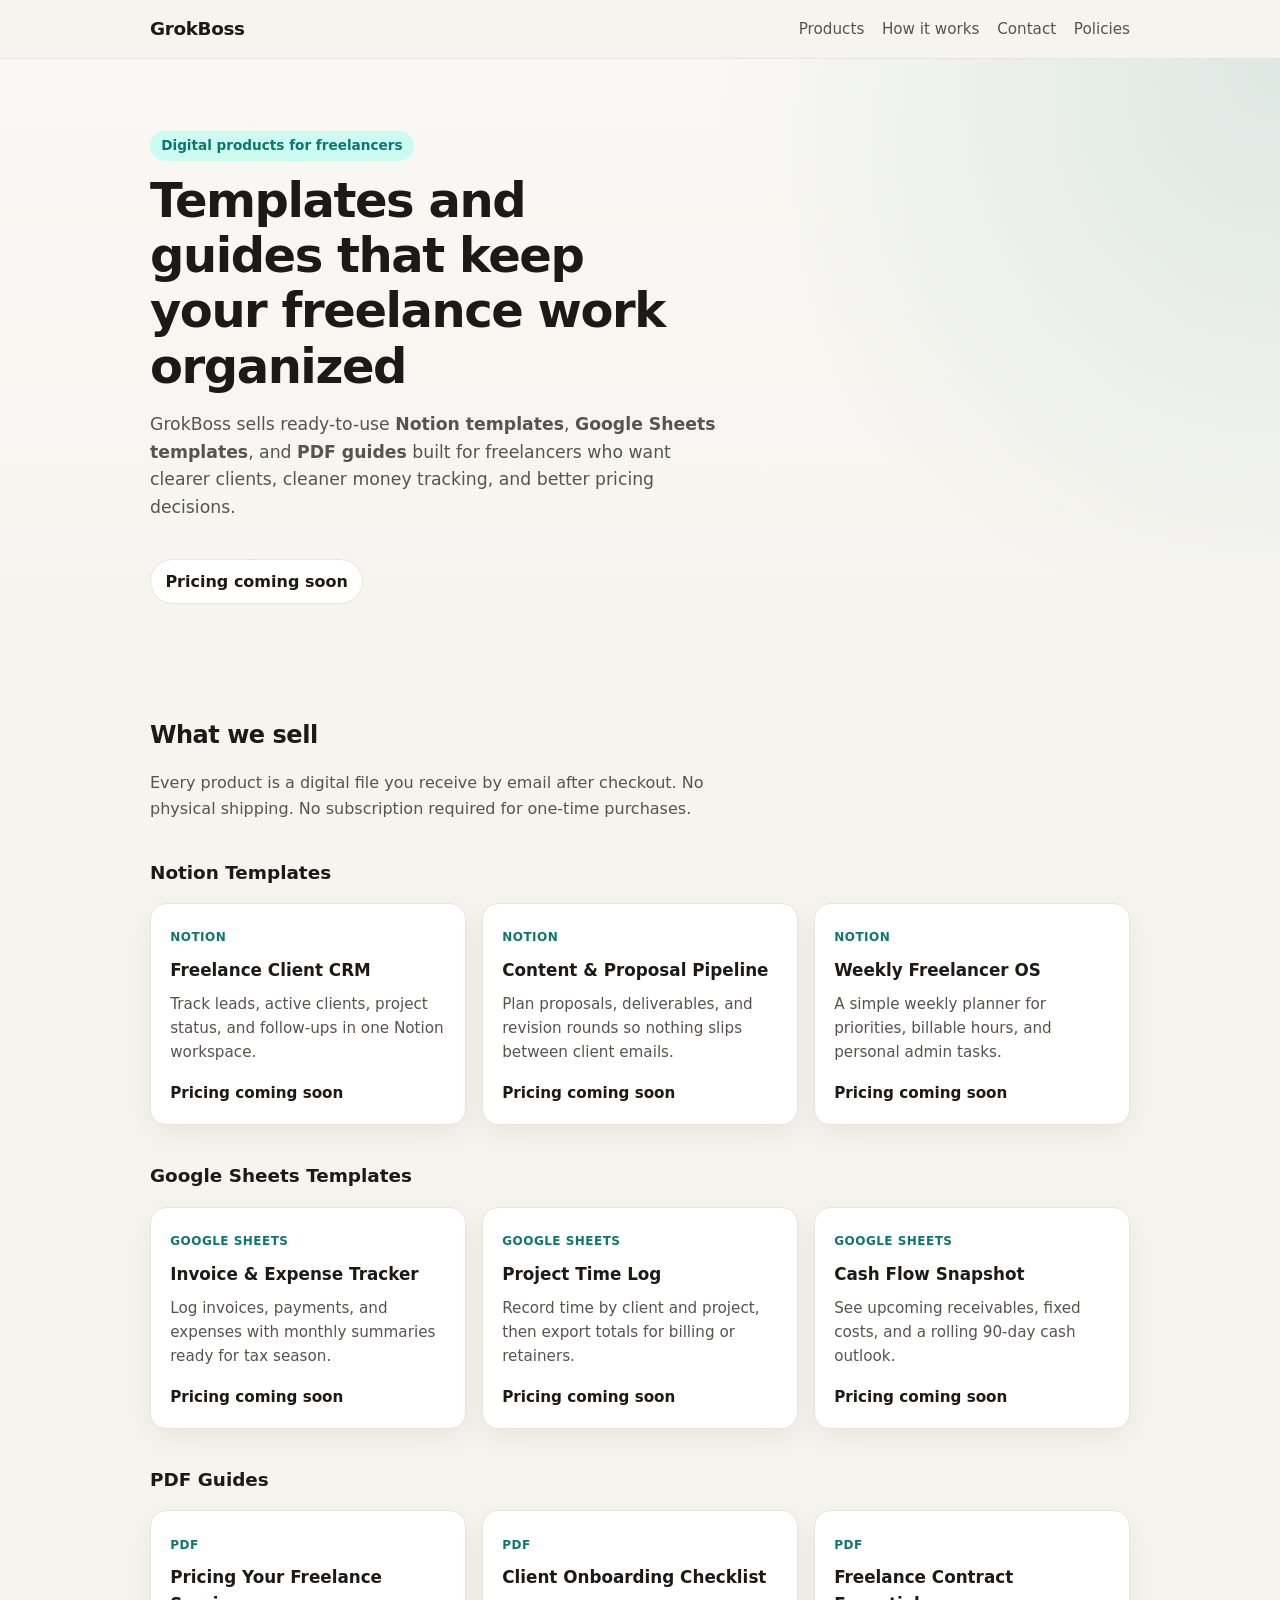
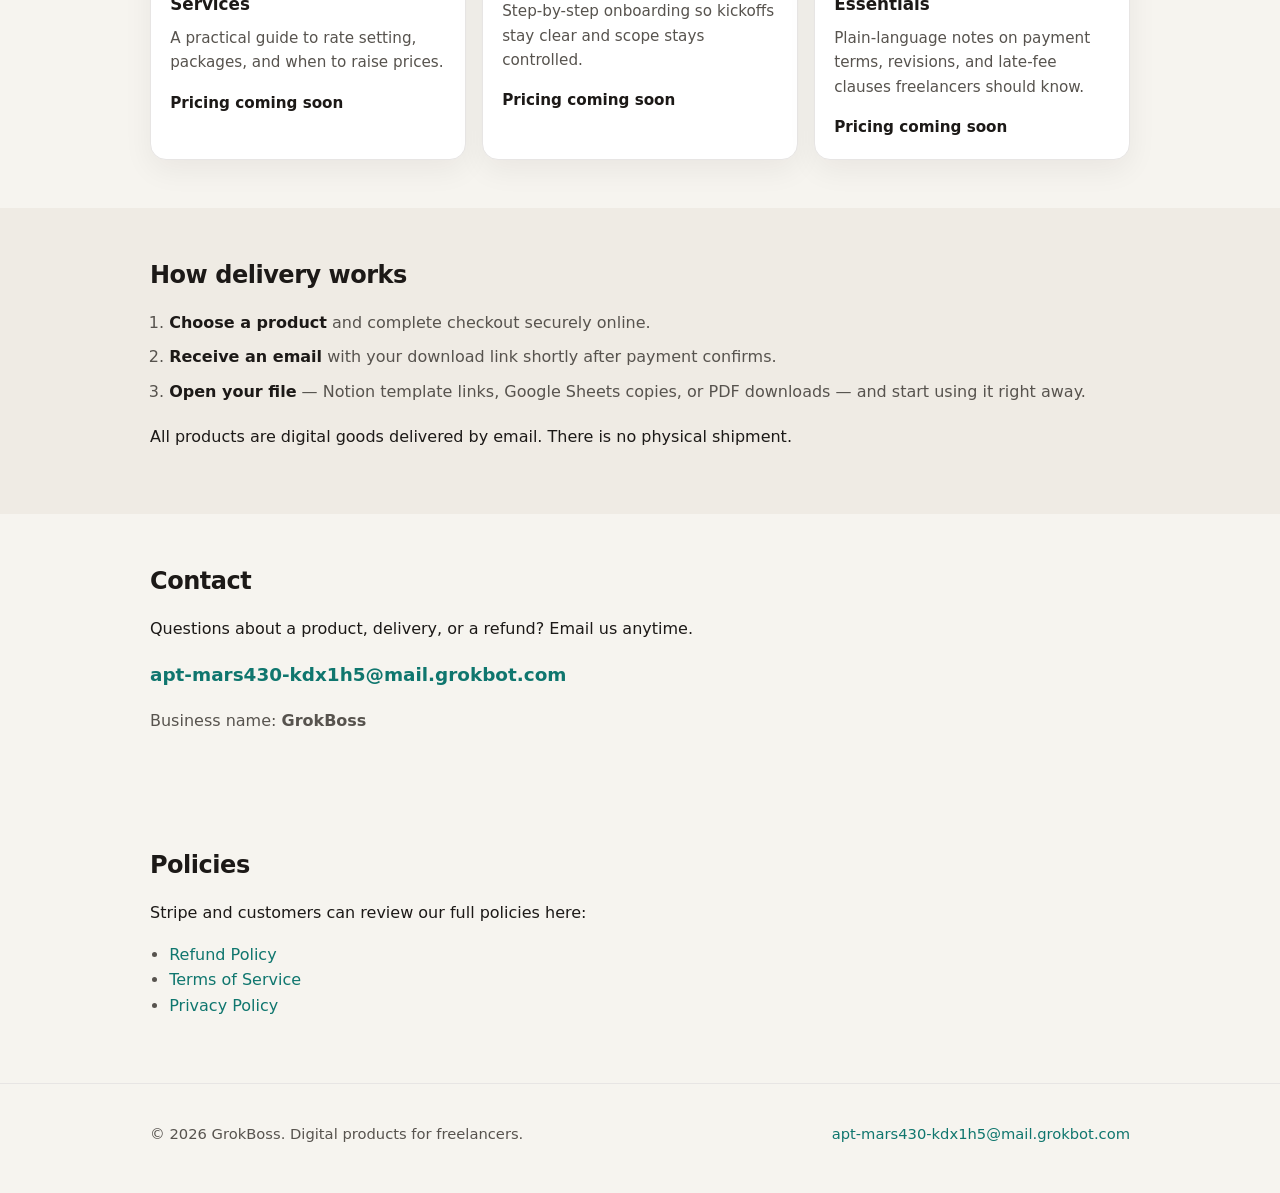
==== index.html @ 33f02ada "Add the GrokBoss static site. Publish the public pages, stylesheet, and Jekyll bypass so GitHub Page" ====
<!DOCTYPE html>
<html lang="en">
<head>
  <meta charset="UTF-8" />
  <meta name="viewport" content="width=device-width, initial-scale=1" />
  <meta name="description" content="GrokBoss sells digital products for freelancers: Notion templates, Google Sheets templates, and PDF guides. Instant download after purchase." />
  <title>GrokBoss — Digital Tools for Freelancers</title>
  <link rel="stylesheet" href="styles.css" />
</head>
<body>
  <header class="site-header">
    <div class="wrap">
      <a class="logo" href="index.html">GrokBoss</a>
      <nav>
        <a href="#products">Products</a>
        <a href="#how-it-works">How it works</a>
        <a href="#contact">Contact</a>
        <a href="policies.html">Policies</a>
      </nav>
    </div>
  </header>

  <main>
    <section class="hero">
      <div class="wrap">
        <p class="eyebrow">Digital products for freelancers</p>
        <h1>Templates and guides that keep your freelance work organized</h1>
        <p class="lede">
          GrokBoss sells ready-to-use <strong>Notion templates</strong>,
          <strong>Google Sheets templates</strong>, and <strong>PDF guides</strong>
          built for freelancers who want clearer clients, cleaner money tracking,
          and better pricing decisions.
        </p>
        <p class="price-note">Pricing coming soon</p>
      </div>
    </section>

    <section id="products" class="products">
      <div class="wrap">
        <h2>What we sell</h2>
        <p class="section-intro">
          Every product is a digital file you receive by email after checkout.
          No physical shipping. No subscription required for one-time purchases.
        </p>

        <h3 class="category">Notion Templates</h3>
        <div class="grid">
          <article class="card">
            <span class="tag">Notion</span>
            <h4>Freelance Client CRM</h4>
            <p>Track leads, active clients, project status, and follow-ups in one Notion workspace.</p>
            <p class="price">Pricing coming soon</p>
          </article>
          <article class="card">
            <span class="tag">Notion</span>
            <h4>Content &amp; Proposal Pipeline</h4>
            <p>Plan proposals, deliverables, and revision rounds so nothing slips between client emails.</p>
            <p class="price">Pricing coming soon</p>
          </article>
          <article class="card">
            <span class="tag">Notion</span>
            <h4>Weekly Freelancer OS</h4>
            <p>A simple weekly planner for priorities, billable hours, and personal admin tasks.</p>
            <p class="price">Pricing coming soon</p>
          </article>
        </div>

        <h3 class="category">Google Sheets Templates</h3>
        <div class="grid">
          <article class="card">
            <span class="tag">Google Sheets</span>
            <h4>Invoice &amp; Expense Tracker</h4>
            <p>Log invoices, payments, and expenses with monthly summaries ready for tax season.</p>
            <p class="price">Pricing coming soon</p>
          </article>
          <article class="card">
            <span class="tag">Google Sheets</span>
            <h4>Project Time Log</h4>
            <p>Record time by client and project, then export totals for billing or retainers.</p>
            <p class="price">Pricing coming soon</p>
          </article>
          <article class="card">
            <span class="tag">Google Sheets</span>
            <h4>Cash Flow Snapshot</h4>
            <p>See upcoming receivables, fixed costs, and a rolling 90-day cash outlook.</p>
            <p class="price">Pricing coming soon</p>
          </article>
        </div>

        <h3 class="category">PDF Guides</h3>
        <div class="grid">
          <article class="card">
            <span class="tag">PDF</span>
            <h4>Pricing Your Freelance Services</h4>
            <p>A practical guide to rate setting, packages, and when to raise prices.</p>
            <p class="price">Pricing coming soon</p>
          </article>
          <article class="card">
            <span class="tag">PDF</span>
            <h4>Client Onboarding Checklist</h4>
            <p>Step-by-step onboarding so kickoffs stay clear and scope stays controlled.</p>
            <p class="price">Pricing coming soon</p>
          </article>
          <article class="card">
            <span class="tag">PDF</span>
            <h4>Freelance Contract Essentials</h4>
            <p>Plain-language notes on payment terms, revisions, and late-fee clauses freelancers should know.</p>
            <p class="price">Pricing coming soon</p>
          </article>
        </div>
      </div>
    </section>

    <section id="how-it-works" class="how">
      <div class="wrap">
        <h2>How delivery works</h2>
        <ol class="steps">
          <li><strong>Choose a product</strong> and complete checkout securely online.</li>
          <li><strong>Receive an email</strong> with your download link shortly after payment confirms.</li>
          <li><strong>Open your file</strong> — Notion template links, Google Sheets copies, or PDF downloads — and start using it right away.</li>
        </ol>
        <p>All products are digital goods delivered by email. There is no physical shipment.</p>
      </div>
    </section>

    <section id="contact" class="contact">
      <div class="wrap">
        <h2>Contact</h2>
        <p>Questions about a product, delivery, or a refund? Email us anytime.</p>
        <p class="email"><a href="mailto:apt-mars430-kdx1h5@mail.grokbot.com">apt-mars430-kdx1h5@mail.grokbot.com</a></p>
        <p class="small">Business name: <strong>GrokBoss</strong></p>
      </div>
    </section>

    <section class="policy-preview">
      <div class="wrap">
        <h2>Policies</h2>
        <p>Stripe and customers can review our full policies here:</p>
        <ul>
          <li><a href="policies.html#refund">Refund Policy</a></li>
          <li><a href="policies.html#terms">Terms of Service</a></li>
          <li><a href="policies.html#privacy">Privacy Policy</a></li>
        </ul>
      </div>
    </section>
  </main>

  <footer class="site-footer">
    <div class="wrap">
      <p>© 2026 GrokBoss. Digital products for freelancers.</p>
      <p><a href="mailto:apt-mars430-kdx1h5@mail.grokbot.com">apt-mars430-kdx1h5@mail.grokbot.com</a></p>
    </div>
  </footer>
</body>
</html>
---- styles.css ----
:root {
  --bg: #f6f4ef;
  --surface: #ffffff;
  --ink: #1c1917;
  --muted: #57534e;
  --line: #e7e5e4;
  --accent: #0f766e;
  --accent-soft: #ccfbf1;
  --shadow: 0 10px 30px rgba(28, 25, 23, 0.06);
  --radius: 16px;
  --max: 980px;
  --font: "Segoe UI", system-ui, -apple-system, sans-serif;
}

* { box-sizing: border-box; }
html { scroll-behavior: smooth; }
body {
  margin: 0;
  font-family: var(--font);
  color: var(--ink);
  background: var(--bg);
  line-height: 1.6;
}
a { color: var(--accent); text-decoration: none; }
a:hover { text-decoration: underline; }
.wrap {
  width: min(100% - 2rem, var(--max));
  margin-inline: auto;
}
.wrap.narrow { width: min(100% - 2rem, 720px); }

.site-header {
  position: sticky;
  top: 0;
  z-index: 10;
  background: rgba(246, 244, 239, 0.92);
  backdrop-filter: blur(8px);
  border-bottom: 1px solid var(--line);
}
.site-header .wrap {
  display: flex;
  align-items: center;
  justify-content: space-between;
  gap: 1rem;
  padding: 0.9rem 0;
}
.logo {
  font-weight: 760;
  font-size: 1.15rem;
  color: var(--ink);
  letter-spacing: -0.02em;
}
nav {
  display: flex;
  flex-wrap: wrap;
  gap: 0.85rem 1.1rem;
  font-size: 0.95rem;
}
nav a { color: var(--muted); }
nav a:hover { color: var(--ink); }

.hero {
  padding: 4.5rem 0 3rem;
  background:
    radial-gradient(circle at top right, rgba(15, 118, 110, 0.12), transparent 40%),
    linear-gradient(180deg, #faf8f4 0%, var(--bg) 100%);
}
.eyebrow {
  display: inline-block;
  margin: 0 0 0.75rem;
  padding: 0.25rem 0.7rem;
  border-radius: 999px;
  background: var(--accent-soft);
  color: var(--accent);
  font-size: 0.85rem;
  font-weight: 600;
}
.hero h1 {
  margin: 0 0 1rem;
  font-size: clamp(2rem, 4vw, 3rem);
  line-height: 1.15;
  letter-spacing: -0.03em;
  max-width: 16ch;
}
.lede { color: var(--muted); font-size: 1.08rem; max-width: 52ch; }
.price-note {
  display: inline-block;
  margin-top: 1.25rem;
  padding: 0.55rem 0.9rem;
  border: 1px solid var(--line);
  border-radius: 999px;
  background: var(--surface);
  font-weight: 600;
}

.products, .how, .contact, .policy-preview, .policy-page {
  padding: 3rem 0;
}
.products h2, .how h2, .contact h2, .policy-preview h2, .policy-page h1 {
  margin: 0 0 0.75rem;
  letter-spacing: -0.02em;
}
.section-intro { color: var(--muted); max-width: 60ch; margin-bottom: 2rem; }
.category {
  margin: 2.25rem 0 1rem;
  font-size: 1.15rem;
}
.grid {
  display: grid;
  grid-template-columns: repeat(3, 1fr);
  gap: 1rem;
}
.card {
  background: var(--surface);
  border: 1px solid var(--line);
  border-radius: var(--radius);
  padding: 1.2rem;
  box-shadow: var(--shadow);
}
.tag {
  display: inline-block;
  margin-bottom: 0.6rem;
  font-size: 0.75rem;
  font-weight: 700;
  text-transform: uppercase;
  letter-spacing: 0.04em;
  color: var(--accent);
}
.card h4 { margin: 0 0 0.5rem; font-size: 1.05rem; }
.card p { margin: 0; color: var(--muted); font-size: 0.95rem; }
.card .price {
  margin-top: 1rem;
  color: var(--ink);
  font-weight: 700;
}

.how { background: #efebe4; }
.steps {
  margin: 1rem 0 1.25rem;
  padding-left: 1.2rem;
  color: var(--muted);
}
.steps li { margin-bottom: 0.55rem; }
.steps strong { color: var(--ink); }

.contact .email {
  font-size: 1.15rem;
  font-weight: 700;
}
.small { color: var(--muted); }
.policy-preview ul { padding-left: 1.2rem; color: var(--muted); }

.policy-page section {
  margin: 2rem 0;
  padding: 1.4rem;
  background: var(--surface);
  border: 1px solid var(--line);
  border-radius: var(--radius);
}
.policy-page h2 { margin-top: 0; }
.policy-page ul { color: var(--muted); }
.back { margin: 2rem 0; }

.site-footer {
  border-top: 1px solid var(--line);
  padding: 1.5rem 0 2rem;
  color: var(--muted);
  font-size: 0.92rem;
}
.site-footer .wrap {
  display: flex;
  flex-wrap: wrap;
  gap: 0.5rem 1.5rem;
  justify-content: space-between;
}

@media (max-width: 860px) {
  .grid { grid-template-columns: 1fr; }
  .hero { padding-top: 3rem; }
}
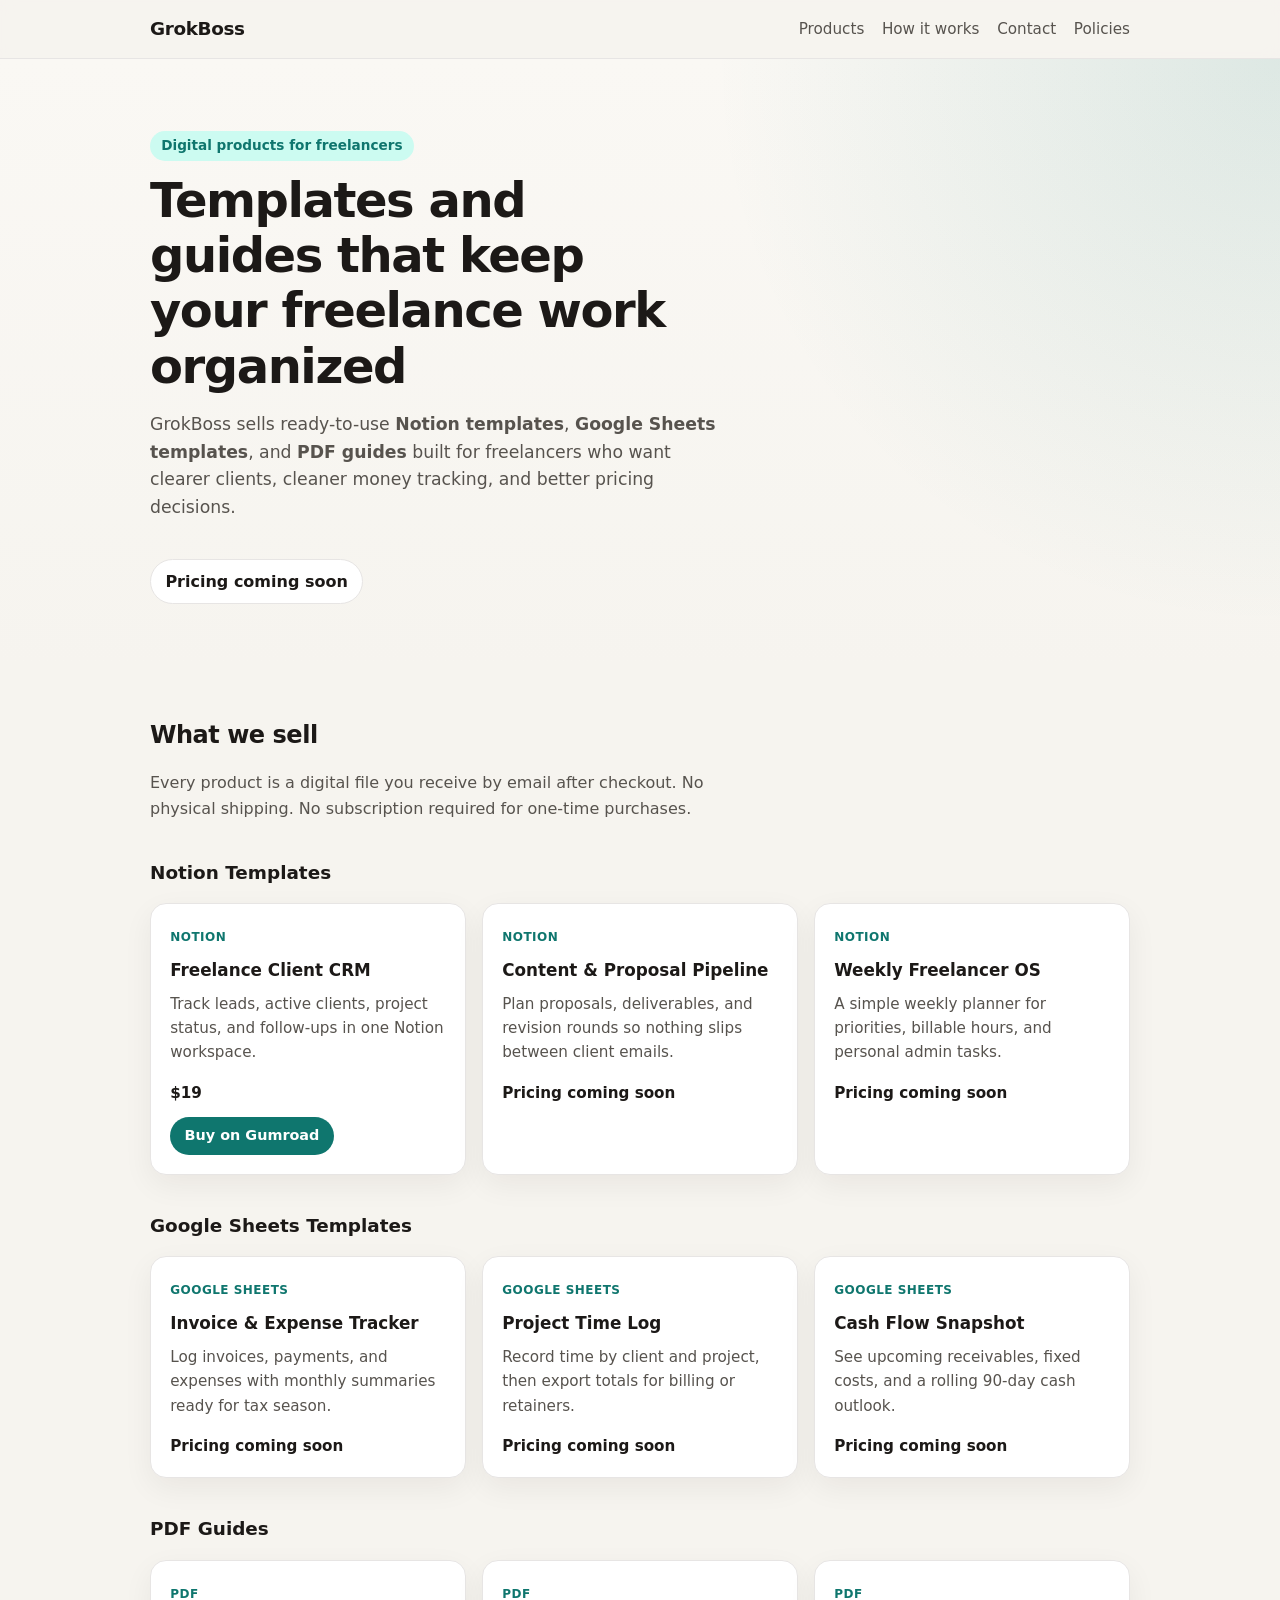
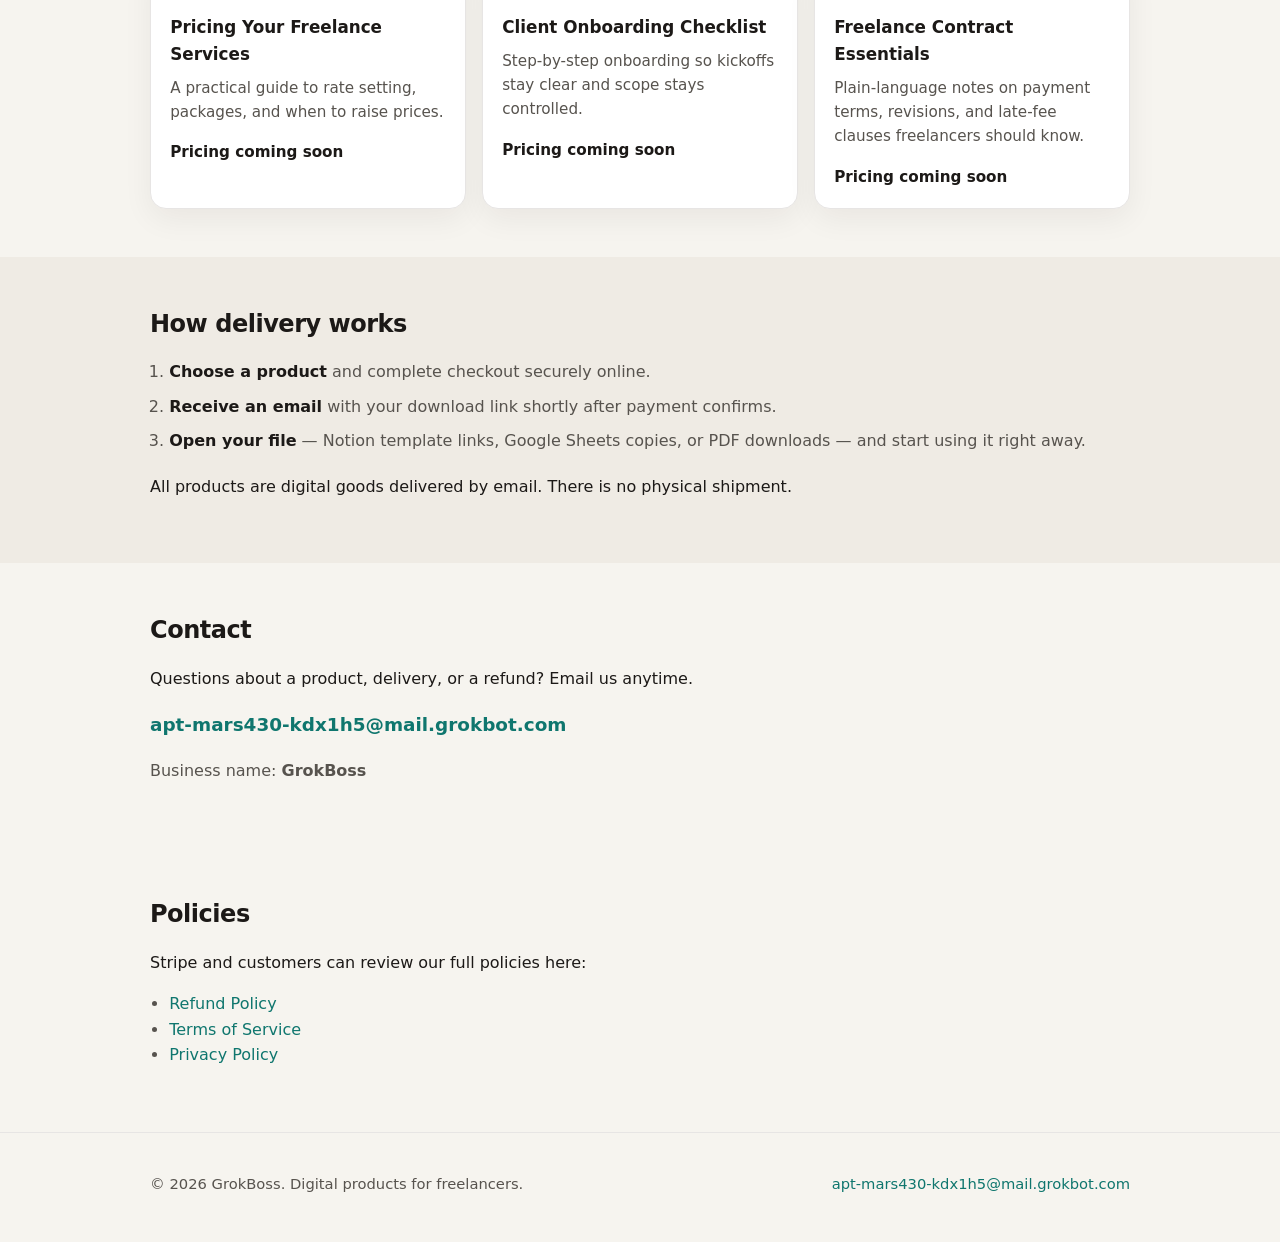
==== commit d70d41ed: "List Freelance Client CRM at $19 with Gumroad buy link Add product cover asset for Gumroad and site." ====
--- a/index.html
+++ b/index.html
@@ -49,7 +49,8 @@
             <span class="tag">Notion</span>
             <h4>Freelance Client CRM</h4>
             <p>Track leads, active clients, project status, and follow-ups in one Notion workspace.</p>
-            <p class="price">Pricing coming soon</p>
+            <p class="price">$19</p>
+            <p class="buy"><a class="buy-link" href="https://marscape13.gumroad.com/l/oihar" target="_blank" rel="noopener">Buy on Gumroad</a></p>
           </article>
           <article class="card">
             <span class="tag">Notion</span>
--- a/styles.css
+++ b/styles.css
@@ -134,6 +134,19 @@
   font-weight: 700;
 }
 
+
+.card .buy { margin-top: 0.75rem; }
+.buy-link {
+  display: inline-block;
+  padding: 0.45rem 0.9rem;
+  border-radius: 999px;
+  background: var(--accent);
+  color: #fff;
+  font-weight: 700;
+  font-size: 0.9rem;
+}
+.buy-link:hover { text-decoration: none; filter: brightness(1.05); }
+
 .how { background: #efebe4; }
 .steps {
   margin: 1rem 0 1.25rem;
